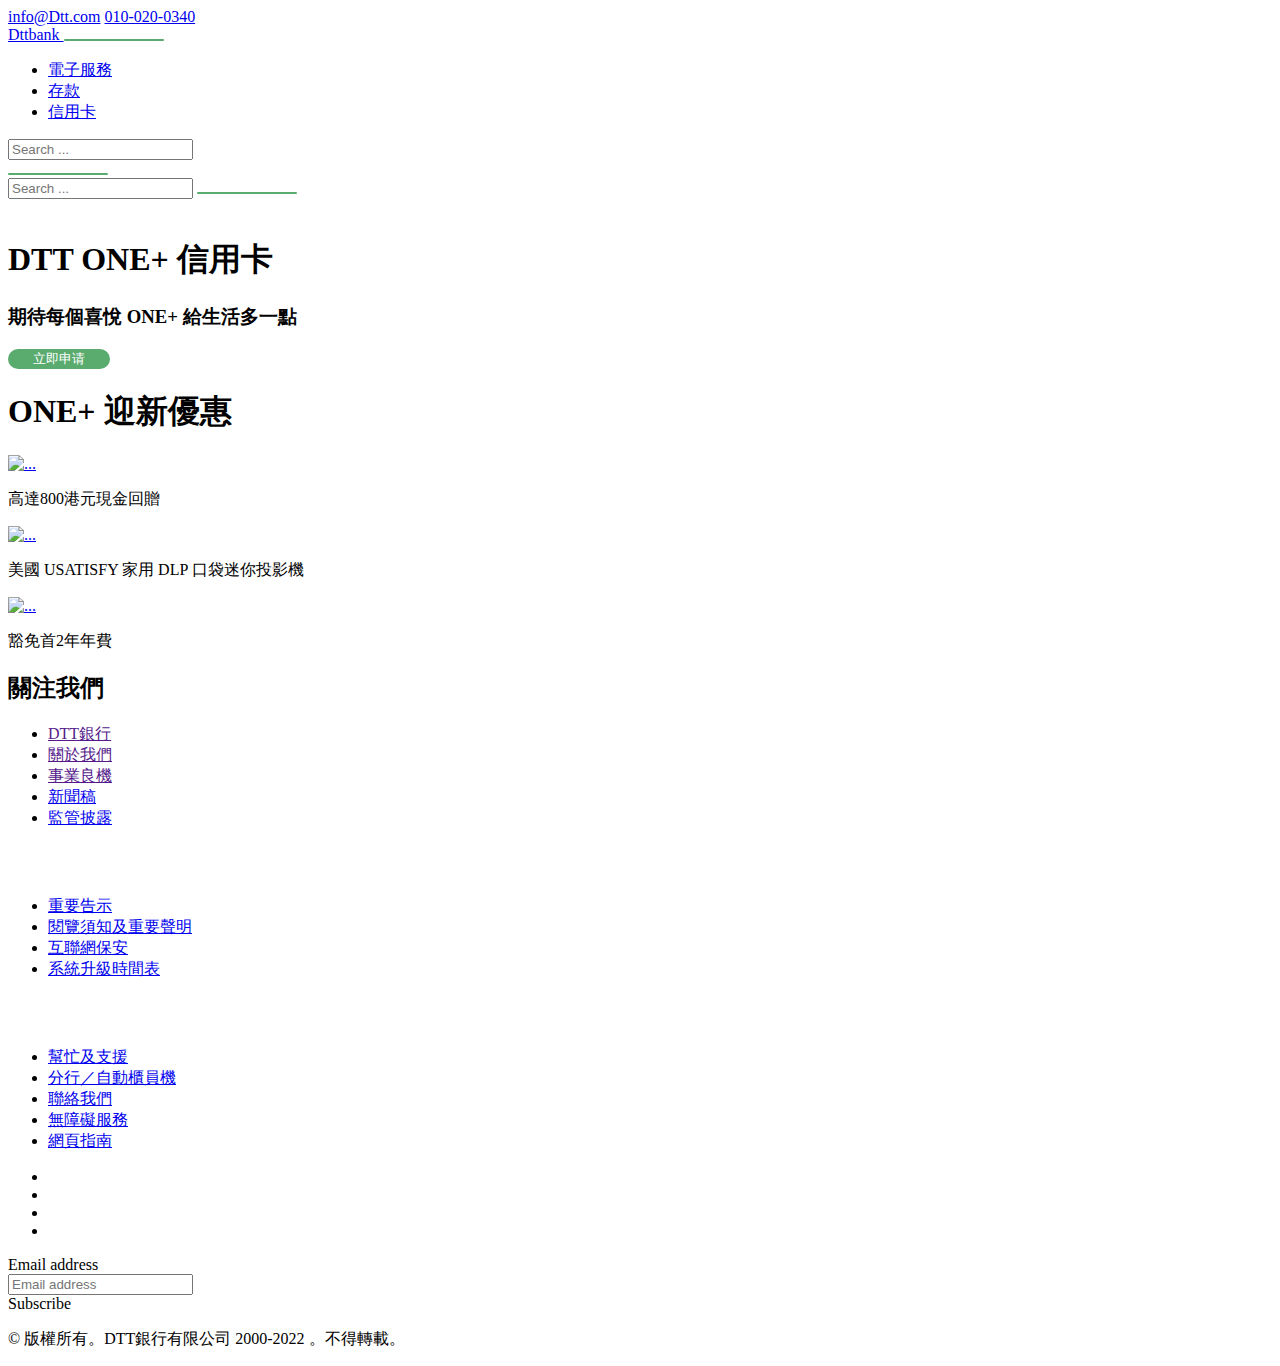
==== AddonCard.html @ 756ddd8e "Add files via upload" ====
<!DOCTYPE html>
<html lang="en">

<head>
    <title>AddonCard</title>
    <meta charset="utf-8">
    <meta name="viewport" content="width=device-width, initial-scale=1">

    <link rel="apple-touch-icon" href="static/image/icon-bank.png">
    <link rel="shortcut icon" type="image/x-icon" href="static/image/icon-bank.ico">

    <link rel="stylesheet" href="static/css/bootstrap.min.css">
    <link rel="stylesheet" href="static/css/templatemo.css">
    <link rel="stylesheet" href="static/css/custom.css">

    <!-- Load fonts style after rendering the layout styles -->
    <link rel="stylesheet" href="static/css/css2.css">
    <link rel="stylesheet" href="static/css/fontawesome.min.css">
    <style>
        button{
            display: inline-block;
            width: auto;
            min-width: 100px;
            padding-right: 25px;
            padding-left: 25px;
            text-align: center;
            text-decoration: none;
            color: #fff;
            border: 0;
            border-radius: 2rem;
            outline: 0;
            background: #59ab6e;
        }
    </style>
</head>

<body>
    <!-- Start Top Nav -->
    <nav class="navbar navbar-expand-lg bg-dark navbar-light d-none d-lg-block" id="templatemo_nav_top">
        <div class="container text-light">
            <div class="w-100 d-flex justify-content-between">
                <div>
                    <i class="fa fa-envelope mx-2"></i>
                    <a class="navbar-sm-brand text-light text-decoration-none" href="mailto:info@company.com">info@Dtt.com</a>
                    <i class="fa fa-phone mx-2"></i>
                    <a class="navbar-sm-brand text-light text-decoration-none" href="tel:010-020-0340">010-020-0340</a>
                </div>
                <div>
                    <a class="text-light" href="javascript:;" target="_blank" rel="sponsored"><i class="fab fa-facebook-f fa-sm fa-fw me-2"></i></a>
                    <a class="text-light" href="javascript:;" target="_blank"><i class="fab fa-instagram fa-sm fa-fw me-2"></i></a>
                    <a class="text-light" href="javascript:;" target="_blank"><i class="fab fa-twitter fa-sm fa-fw me-2"></i></a>
                    <a class="text-light" href="javascript:;" target="_blank"><i class="fab fa-linkedin fa-sm fa-fw"></i></a>
                </div>
            </div>
        </div>
    </nav>
    <!-- Close Top Nav -->


    <!-- Header -->
    <nav class="navbar navbar-expand-lg navbar-light shadow">
        <div class="container d-flex justify-content-between align-items-center">

            <a class="navbar-brand text-success logo h1 align-self-center" href="index.html">
                Dttbank
            </a>

            <button class="navbar-toggler border-0" type="button" data-bs-toggle="collapse" data-bs-target="#templatemo_main_nav" aria-controls="navbarSupportedContent" aria-expanded="false" aria-label="Toggle navigation">
                <span class="navbar-toggler-icon"></span>
            </button>

            <div class="align-self-center collapse navbar-collapse flex-fill  d-lg-flex justify-content-lg-between" id="templatemo_main_nav">
                <div class="flex-fill">
                    <ul class="nav navbar-nav d-flex justify-content-between mx-lg-auto">
                        <li class="nav-item">
                            <a class="nav-link" href="Digital.html">電子服務</a>
                        </li>
                        <li class="nav-item">
                            <a class="nav-link" href="Deposit.html">存款</a>
                        </li>
                        <li class="nav-item">
                            <a class="nav-link" href="CreditCard.html">信用卡</a>
                        </li>
                    </ul>
                </div>
                <div class="navbar align-self-center d-flex">
                    <div class="d-lg-none flex-sm-fill mt-3 mb-4 col-7 col-sm-auto pr-3">
                        <div class="input-group">
                            <input type="text" class="form-control" id="inputMobileSearch" placeholder="Search ...">
                            <div class="input-group-text">
                                <i class="fa fa-fw fa-search"></i>
                            </div>
                        </div>
                    </div>
                    <a class="nav-icon d-none d-lg-inline" href="#" data-bs-toggle="modal" data-bs-target="#templatemo_search">
                        <i class="fa fa-fw fa-search text-dark mr-2"></i>
                    </a>

                    <a class="nav-icon position-relative text-decoration-none" href="#">
                        <i class="fa fa-fw fa-user text-dark mr-3"></i>
                        <!--span class="position-absolute top-0 left-100 translate-middle badge rounded-pill bg-light text-dark">+99</span>-->
                    </a>
                </div>
            </div>

        </div>
    </nav>
    <!-- Close Header -->

    <!-- Modal -->
    <div class="modal fade bg-white" id="templatemo_search" tabindex="-1" role="dialog" aria-labelledby="exampleModalLabel" aria-hidden="true">
        <div class="modal-dialog modal-lg" role="document">
            <div class="w-100 pt-1 mb-5 text-right">
                <button type="button" class="btn-close" data-bs-dismiss="modal" aria-label="Close"></button>
            </div>
            <form action="" method="get" class="modal-content modal-body border-0 p-0">
                <div class="input-group mb-2">
                    <input type="text" class="form-control" id="inputModalSearch" name="q" placeholder="Search ...">
                    <button type="submit" class="input-group-text bg-success text-light">
                        <i class="fa fa-fw fa-search text-white"></i>
                    </button>
                </div>
            </form>
        </div>
    </div>



    <!-- Start Banner Hero -->

        <div class="carousel-inner">
            <div class="carousel-item active">
                <div class="container">
                    <div class="row p-5">
                        <div class="mx-auto col-md-8 col-lg-6 order-lg-first">
                            <img class="img-fluid" src="static/picture/cc_top_onecard_tc.jpg" alt="">
                        </div>
                        <div class="col-lg-6 mb-0 d-flex align-items-center">
                            <div class="text-align-left align-self-center">
                                <h1 class="h1 text-success"><b>DTT ONE+ 信用卡</b></h1>
                                <h3 class="h2">期待每個喜悅 ONE+ 給生活多一點</h3>
                                <a href="CreditCardForm.html" target="_blank"><button>立即申请</button></a>
                            </div>
                        </div>
                    </div>
                </div>
            </div>
        </div>
 
    <!-- End Banner Hero -->


   


    <!-- Start Featured Product -->
    <section class="bg-light">
        <div class="container py-5">
            <div class="row text-center py-3">
                <div class="col-lg-6 m-auto">
                    <h1 class="h1">ONE+ 迎新優惠</h1>
                </div>
            </div>
            <div class="row">
                <div class="col-12 col-md-4 mb-4">
                    <div class="card h-80">
                        <a href="#">
                            <img src="static/picture/cc_offer1_rebate_tc.jpg" class="card-img-top" alt="...">
                        </a>
                        <div class="card-body">
                            <p class="card-text">高達800港元現金回贈</p>
                        </div>
                    </div>
                </div>
                <div class="col-12 col-md-4 mb-4">
                    <div class="card h-80">
                        <a href="#">
                            <img src="static/picture/cc_offer2_usatisfy.jpg" class="card-img-top" alt="...">
                        </a>
                        <div class="card-body">
                            <p class="card-text">美國 USATISFY 家用 DLP 口袋迷你投影機</p>
                        </div>
                    </div>
                </div>
                <div class="col-12 col-md-4 mb-4">
                    <div class="card h-80">
                        <a href="#">
                            <img src="static/picture/cc_offer4_waiver_tc.jpg" class="card-img-top" alt="...">
                        </a>
                        <div class="card-body">
                            <p class="card-text">豁免首2年年費</p>
                        </div>
                    </div>
                </div>
            </div>
        </div>
    </section>
    <!-- End Featured Product -->


    <!-- Start Footer -->
    <footer class="bg-dark" id="tempaltemo_footer">
        <div class="container">
            <div class="row">

                <div class="col-md-4 pt-5">
                    <h2 class="h2 text-success border-bottom pb-3 border-light logo">關注我們</h2>
                    <ul class="list-unstyled text-light footer-link-list">
                        <li><a class="text-decoration-none" href="">DTT銀行</a></li>
                        <li><a class="text-decoration-none" href="">關於我們</a></li>
                        <li><a class="text-decoration-none" href="">事業良機</a></li>
                        <li><a class="text-decoration-none" href="#">新聞稿</a></li>
                        <li><a class="text-decoration-none" href="#">監管披露</a></li>
                    </ul>
                </div>

                <div class="col-md-4 pt-5">
                    <h2 class="h2 text-light border-bottom pb-3 border-light">&nbsp;</h2>
                    <ul class="list-unstyled text-light footer-link-list">
                        <li><a class="text-decoration-none" href="#">重要告示</a></li>
                        <li><a class="text-decoration-none" href="#">閱覽須知及重要聲明</a></li>
                        <li><a class="text-decoration-none" href="#">互聯網保安</a></li>
                        <li><a class="text-decoration-none" href="#">系統升級時間表</a></li>

                    </ul>
                </div>

                <div class="col-md-4 pt-5">
                    <h2 class="h2 text-light border-bottom pb-3 border-light">&nbsp;</h2>
                    <ul class="list-unstyled text-light footer-link-list">
                        <li><a class="text-decoration-none" href="#">幫忙及支援</a></li>
                        <li><a class="text-decoration-none" href="#">分行／自動櫃員機</a></li>
                        <li><a class="text-decoration-none" href="#">聯絡我們</a></li>
                        <li><a class="text-decoration-none" href="#">無障礙服務</a></li>
                        <li><a class="text-decoration-none" href="#">網頁指南</a></li>
                    </ul>
                </div>

            </div>

            <div class="row text-light mb-4">
                <div class="col-12 mb-3">
                    <div class="w-100 my-3 border-top border-light"></div>
                </div>
                <div class="col-auto me-auto">
                    <ul class="list-inline text-left footer-icons">
                        <li class="list-inline-item border border-light rounded-circle text-center">
                            <a class="text-light text-decoration-none" target="_blank" href="javascript:;"><i class="fab fa-facebook-f fa-lg fa-fw"></i></a>
                        </li>
                        <li class="list-inline-item border border-light rounded-circle text-center">
                            <a class="text-light text-decoration-none" target="_blank" href="javascript:;"><i class="fab fa-instagram fa-lg fa-fw"></i></a>
                        </li>
                        <li class="list-inline-item border border-light rounded-circle text-center">
                            <a class="text-light text-decoration-none" target="_blank" href="javascript:;"><i class="fab fa-twitter fa-lg fa-fw"></i></a>
                        </li>
                        <li class="list-inline-item border border-light rounded-circle text-center">
                            <a class="text-light text-decoration-none" target="_blank" href="javascript:;"><i class="fab fa-linkedin fa-lg fa-fw"></i></a>
                        </li>
                    </ul>
                </div>
                <div class="col-auto">
                    <label class="sr-only" for="subscribeEmail">Email address</label>
                    <div class="input-group mb-2">
                        <input type="text" class="form-control bg-dark border-light" id="subscribeEmail" placeholder="Email address">
                        <div class="input-group-text btn-success text-light">Subscribe</div>
                    </div>
                </div>
            </div>
        </div>

        <div class="w-100 bg-black py-3">
            <div class="container">
                <div class="row pt-2">
                    <div class="col-12">
                        <p class="text-left text-light">
                            &copy; 版權所有。DTT銀行有限公司 2000-2022 。不得轉載。</a>
                            
                        </p>
                    </div>
                </div>
            </div>
        </div>

    </footer>
    <!-- End Footer -->

    <!-- Start Script -->
    <script type="text/javascript" src="//cdn.evgnet.com/beacon/partnerdeloittechina/dttbank/scripts/evergage.min.js"></script>

    <script src="static/js/jquery-1.11.0.min.js"></script>
    <script src="static/js/jquery-migrate-1.2.1.min.js"></script>
    <script src="static/js/bootstrap.bundle.min.js"></script>
    <script src="static/js/templatemo.js"></script>
    <script src="static/js/custom.js"></script>
    <!-- End Script -->
</body>

</html>
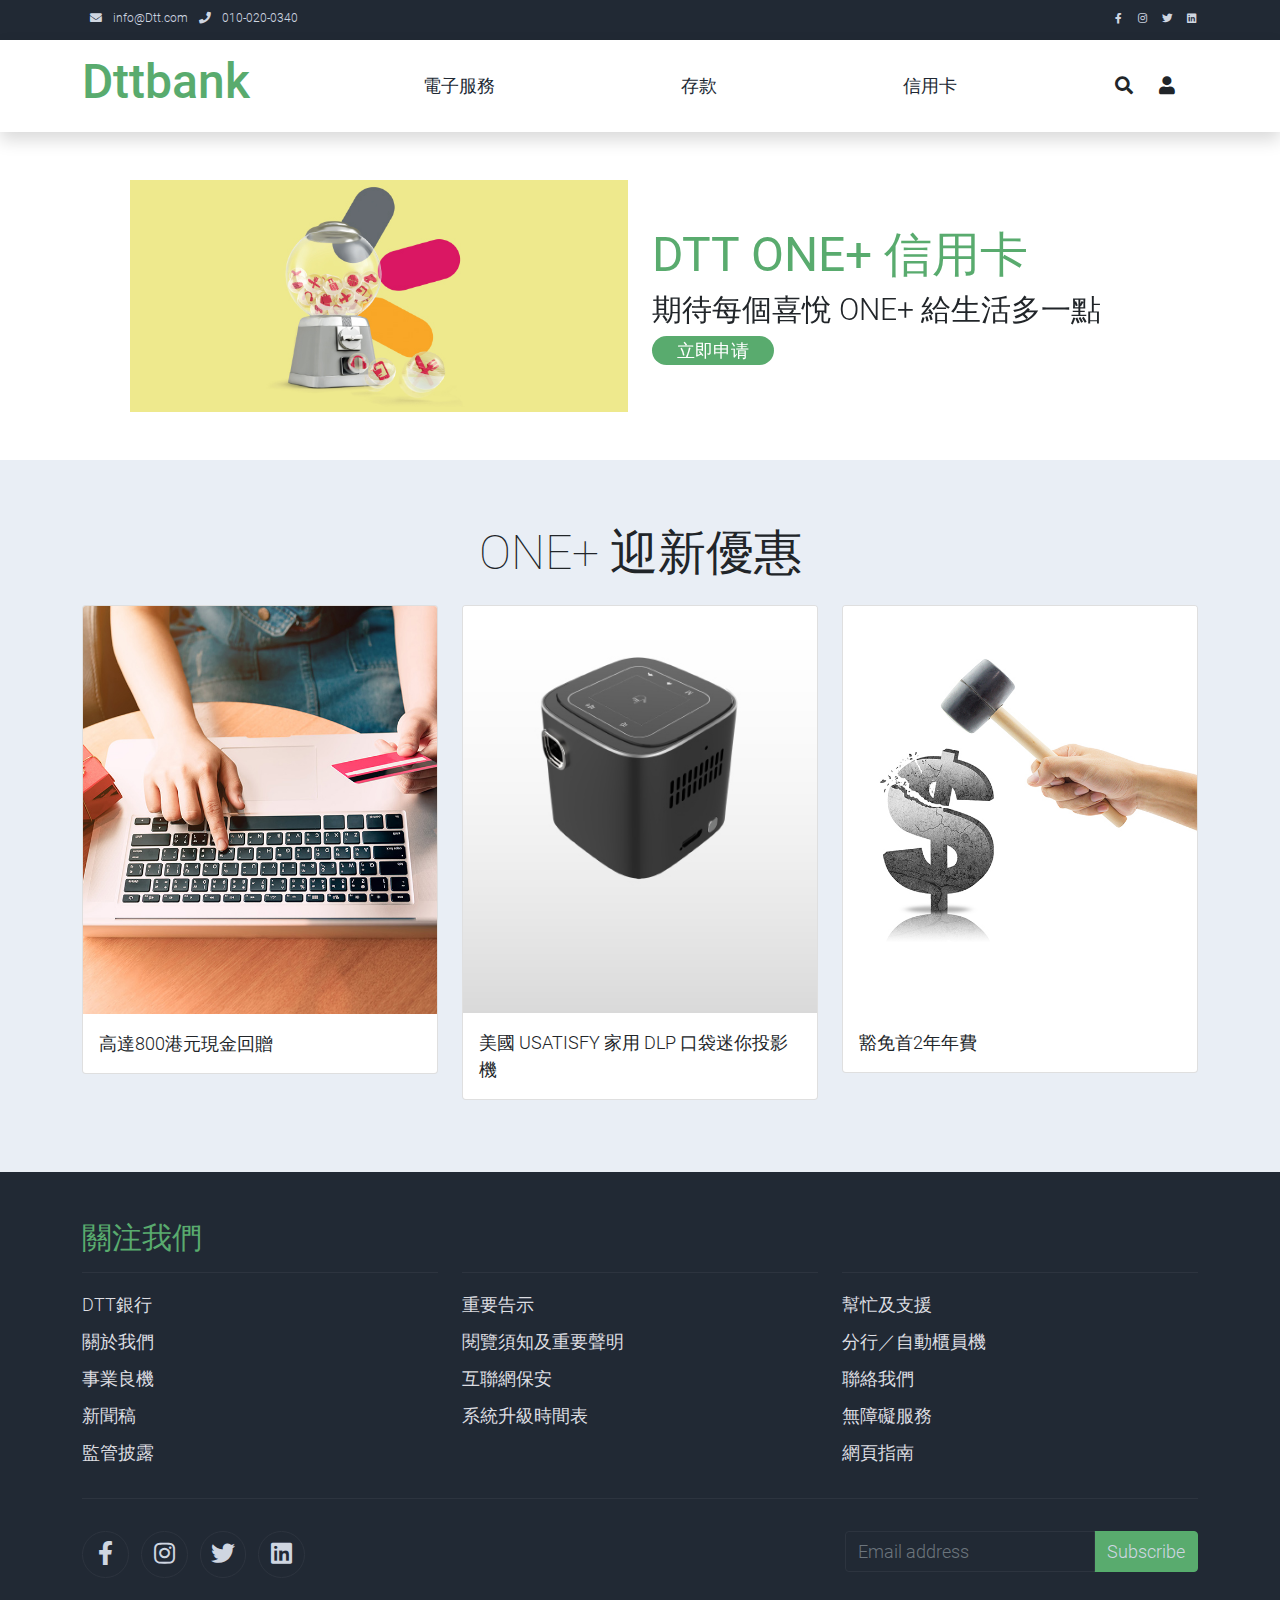
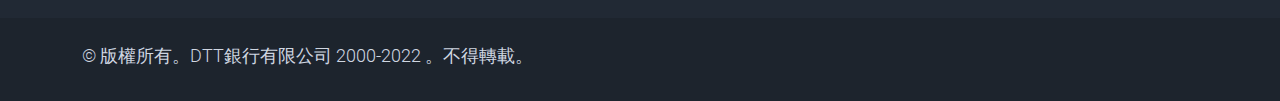
==== commit bcf6891c: "Add files via upload" ====
--- a/AddonCard.html
+++ b/AddonCard.html
@@ -1,298 +1,298 @@
-<!DOCTYPE html>
-<html lang="en">
-
-<head>
-    <title>AddonCard</title>
-    <meta charset="utf-8">
-    <meta name="viewport" content="width=device-width, initial-scale=1">
-
-    <link rel="apple-touch-icon" href="static/image/icon-bank.png">
-    <link rel="shortcut icon" type="image/x-icon" href="static/image/icon-bank.ico">
-
-    <link rel="stylesheet" href="static/css/bootstrap.min.css">
-    <link rel="stylesheet" href="static/css/templatemo.css">
-    <link rel="stylesheet" href="static/css/custom.css">
-
-    <!-- Load fonts style after rendering the layout styles -->
-    <link rel="stylesheet" href="static/css/css2.css">
-    <link rel="stylesheet" href="static/css/fontawesome.min.css">
-    <style>
-        button{
-            display: inline-block;
-            width: auto;
-            min-width: 100px;
-            padding-right: 25px;
-            padding-left: 25px;
-            text-align: center;
-            text-decoration: none;
-            color: #fff;
-            border: 0;
-            border-radius: 2rem;
-            outline: 0;
-            background: #59ab6e;
-        }
-    </style>
-</head>
-
-<body>
-    <!-- Start Top Nav -->
-    <nav class="navbar navbar-expand-lg bg-dark navbar-light d-none d-lg-block" id="templatemo_nav_top">
-        <div class="container text-light">
-            <div class="w-100 d-flex justify-content-between">
-                <div>
-                    <i class="fa fa-envelope mx-2"></i>
-                    <a class="navbar-sm-brand text-light text-decoration-none" href="mailto:info@company.com">info@Dtt.com</a>
-                    <i class="fa fa-phone mx-2"></i>
-                    <a class="navbar-sm-brand text-light text-decoration-none" href="tel:010-020-0340">010-020-0340</a>
-                </div>
-                <div>
-                    <a class="text-light" href="javascript:;" target="_blank" rel="sponsored"><i class="fab fa-facebook-f fa-sm fa-fw me-2"></i></a>
-                    <a class="text-light" href="javascript:;" target="_blank"><i class="fab fa-instagram fa-sm fa-fw me-2"></i></a>
-                    <a class="text-light" href="javascript:;" target="_blank"><i class="fab fa-twitter fa-sm fa-fw me-2"></i></a>
-                    <a class="text-light" href="javascript:;" target="_blank"><i class="fab fa-linkedin fa-sm fa-fw"></i></a>
-                </div>
-            </div>
-        </div>
-    </nav>
-    <!-- Close Top Nav -->
-
-
-    <!-- Header -->
-    <nav class="navbar navbar-expand-lg navbar-light shadow">
-        <div class="container d-flex justify-content-between align-items-center">
-
-            <a class="navbar-brand text-success logo h1 align-self-center" href="index.html">
-                Dttbank
-            </a>
-
-            <button class="navbar-toggler border-0" type="button" data-bs-toggle="collapse" data-bs-target="#templatemo_main_nav" aria-controls="navbarSupportedContent" aria-expanded="false" aria-label="Toggle navigation">
-                <span class="navbar-toggler-icon"></span>
-            </button>
-
-            <div class="align-self-center collapse navbar-collapse flex-fill  d-lg-flex justify-content-lg-between" id="templatemo_main_nav">
-                <div class="flex-fill">
-                    <ul class="nav navbar-nav d-flex justify-content-between mx-lg-auto">
-                        <li class="nav-item">
-                            <a class="nav-link" href="Digital.html">電子服務</a>
-                        </li>
-                        <li class="nav-item">
-                            <a class="nav-link" href="Deposit.html">存款</a>
-                        </li>
-                        <li class="nav-item">
-                            <a class="nav-link" href="CreditCard.html">信用卡</a>
-                        </li>
-                    </ul>
-                </div>
-                <div class="navbar align-self-center d-flex">
-                    <div class="d-lg-none flex-sm-fill mt-3 mb-4 col-7 col-sm-auto pr-3">
-                        <div class="input-group">
-                            <input type="text" class="form-control" id="inputMobileSearch" placeholder="Search ...">
-                            <div class="input-group-text">
-                                <i class="fa fa-fw fa-search"></i>
-                            </div>
-                        </div>
-                    </div>
-                    <a class="nav-icon d-none d-lg-inline" href="#" data-bs-toggle="modal" data-bs-target="#templatemo_search">
-                        <i class="fa fa-fw fa-search text-dark mr-2"></i>
-                    </a>
-
-                    <a class="nav-icon position-relative text-decoration-none" href="#">
-                        <i class="fa fa-fw fa-user text-dark mr-3"></i>
-                        <!--span class="position-absolute top-0 left-100 translate-middle badge rounded-pill bg-light text-dark">+99</span>-->
-                    </a>
-                </div>
-            </div>
-
-        </div>
-    </nav>
-    <!-- Close Header -->
-
-    <!-- Modal -->
-    <div class="modal fade bg-white" id="templatemo_search" tabindex="-1" role="dialog" aria-labelledby="exampleModalLabel" aria-hidden="true">
-        <div class="modal-dialog modal-lg" role="document">
-            <div class="w-100 pt-1 mb-5 text-right">
-                <button type="button" class="btn-close" data-bs-dismiss="modal" aria-label="Close"></button>
-            </div>
-            <form action="" method="get" class="modal-content modal-body border-0 p-0">
-                <div class="input-group mb-2">
-                    <input type="text" class="form-control" id="inputModalSearch" name="q" placeholder="Search ...">
-                    <button type="submit" class="input-group-text bg-success text-light">
-                        <i class="fa fa-fw fa-search text-white"></i>
-                    </button>
-                </div>
-            </form>
-        </div>
-    </div>
-
-
-
-    <!-- Start Banner Hero -->
-
-        <div class="carousel-inner">
-            <div class="carousel-item active">
-                <div class="container">
-                    <div class="row p-5">
-                        <div class="mx-auto col-md-8 col-lg-6 order-lg-first">
-                            <img class="img-fluid" src="static/picture/cc_top_onecard_tc.jpg" alt="">
-                        </div>
-                        <div class="col-lg-6 mb-0 d-flex align-items-center">
-                            <div class="text-align-left align-self-center">
-                                <h1 class="h1 text-success"><b>DTT ONE+ 信用卡</b></h1>
-                                <h3 class="h2">期待每個喜悅 ONE+ 給生活多一點</h3>
-                                <a href="CreditCardForm.html" target="_blank"><button>立即申请</button></a>
-                            </div>
-                        </div>
-                    </div>
-                </div>
-            </div>
-        </div>
- 
-    <!-- End Banner Hero -->
-
-
-   
-
-
-    <!-- Start Featured Product -->
-    <section class="bg-light">
-        <div class="container py-5">
-            <div class="row text-center py-3">
-                <div class="col-lg-6 m-auto">
-                    <h1 class="h1">ONE+ 迎新優惠</h1>
-                </div>
-            </div>
-            <div class="row">
-                <div class="col-12 col-md-4 mb-4">
-                    <div class="card h-80">
-                        <a href="#">
-                            <img src="static/picture/cc_offer1_rebate_tc.jpg" class="card-img-top" alt="...">
-                        </a>
-                        <div class="card-body">
-                            <p class="card-text">高達800港元現金回贈</p>
-                        </div>
-                    </div>
-                </div>
-                <div class="col-12 col-md-4 mb-4">
-                    <div class="card h-80">
-                        <a href="#">
-                            <img src="static/picture/cc_offer2_usatisfy.jpg" class="card-img-top" alt="...">
-                        </a>
-                        <div class="card-body">
-                            <p class="card-text">美國 USATISFY 家用 DLP 口袋迷你投影機</p>
-                        </div>
-                    </div>
-                </div>
-                <div class="col-12 col-md-4 mb-4">
-                    <div class="card h-80">
-                        <a href="#">
-                            <img src="static/picture/cc_offer4_waiver_tc.jpg" class="card-img-top" alt="...">
-                        </a>
-                        <div class="card-body">
-                            <p class="card-text">豁免首2年年費</p>
-                        </div>
-                    </div>
-                </div>
-            </div>
-        </div>
-    </section>
-    <!-- End Featured Product -->
-
-
-    <!-- Start Footer -->
-    <footer class="bg-dark" id="tempaltemo_footer">
-        <div class="container">
-            <div class="row">
-
-                <div class="col-md-4 pt-5">
-                    <h2 class="h2 text-success border-bottom pb-3 border-light logo">關注我們</h2>
-                    <ul class="list-unstyled text-light footer-link-list">
-                        <li><a class="text-decoration-none" href="">DTT銀行</a></li>
-                        <li><a class="text-decoration-none" href="">關於我們</a></li>
-                        <li><a class="text-decoration-none" href="">事業良機</a></li>
-                        <li><a class="text-decoration-none" href="#">新聞稿</a></li>
-                        <li><a class="text-decoration-none" href="#">監管披露</a></li>
-                    </ul>
-                </div>
-
-                <div class="col-md-4 pt-5">
-                    <h2 class="h2 text-light border-bottom pb-3 border-light">&nbsp;</h2>
-                    <ul class="list-unstyled text-light footer-link-list">
-                        <li><a class="text-decoration-none" href="#">重要告示</a></li>
-                        <li><a class="text-decoration-none" href="#">閱覽須知及重要聲明</a></li>
-                        <li><a class="text-decoration-none" href="#">互聯網保安</a></li>
-                        <li><a class="text-decoration-none" href="#">系統升級時間表</a></li>
-
-                    </ul>
-                </div>
-
-                <div class="col-md-4 pt-5">
-                    <h2 class="h2 text-light border-bottom pb-3 border-light">&nbsp;</h2>
-                    <ul class="list-unstyled text-light footer-link-list">
-                        <li><a class="text-decoration-none" href="#">幫忙及支援</a></li>
-                        <li><a class="text-decoration-none" href="#">分行／自動櫃員機</a></li>
-                        <li><a class="text-decoration-none" href="#">聯絡我們</a></li>
-                        <li><a class="text-decoration-none" href="#">無障礙服務</a></li>
-                        <li><a class="text-decoration-none" href="#">網頁指南</a></li>
-                    </ul>
-                </div>
-
-            </div>
-
-            <div class="row text-light mb-4">
-                <div class="col-12 mb-3">
-                    <div class="w-100 my-3 border-top border-light"></div>
-                </div>
-                <div class="col-auto me-auto">
-                    <ul class="list-inline text-left footer-icons">
-                        <li class="list-inline-item border border-light rounded-circle text-center">
-                            <a class="text-light text-decoration-none" target="_blank" href="javascript:;"><i class="fab fa-facebook-f fa-lg fa-fw"></i></a>
-                        </li>
-                        <li class="list-inline-item border border-light rounded-circle text-center">
-                            <a class="text-light text-decoration-none" target="_blank" href="javascript:;"><i class="fab fa-instagram fa-lg fa-fw"></i></a>
-                        </li>
-                        <li class="list-inline-item border border-light rounded-circle text-center">
-                            <a class="text-light text-decoration-none" target="_blank" href="javascript:;"><i class="fab fa-twitter fa-lg fa-fw"></i></a>
-                        </li>
-                        <li class="list-inline-item border border-light rounded-circle text-center">
-                            <a class="text-light text-decoration-none" target="_blank" href="javascript:;"><i class="fab fa-linkedin fa-lg fa-fw"></i></a>
-                        </li>
-                    </ul>
-                </div>
-                <div class="col-auto">
-                    <label class="sr-only" for="subscribeEmail">Email address</label>
-                    <div class="input-group mb-2">
-                        <input type="text" class="form-control bg-dark border-light" id="subscribeEmail" placeholder="Email address">
-                        <div class="input-group-text btn-success text-light">Subscribe</div>
-                    </div>
-                </div>
-            </div>
-        </div>
-
-        <div class="w-100 bg-black py-3">
-            <div class="container">
-                <div class="row pt-2">
-                    <div class="col-12">
-                        <p class="text-left text-light">
-                            &copy; 版權所有。DTT銀行有限公司 2000-2022 。不得轉載。</a>
-                            
-                        </p>
-                    </div>
-                </div>
-            </div>
-        </div>
-
-    </footer>
-    <!-- End Footer -->
-
-    <!-- Start Script -->
-    <script type="text/javascript" src="//cdn.evgnet.com/beacon/partnerdeloittechina/dttbank/scripts/evergage.min.js"></script>
-
-    <script src="static/js/jquery-1.11.0.min.js"></script>
-    <script src="static/js/jquery-migrate-1.2.1.min.js"></script>
-    <script src="static/js/bootstrap.bundle.min.js"></script>
-    <script src="static/js/templatemo.js"></script>
-    <script src="static/js/custom.js"></script>
-    <!-- End Script -->
-</body>
-
+<!DOCTYPE html>
+<html lang="en">
+
+<head>
+    <title>AddonCard</title>
+    <meta charset="utf-8">
+    <meta name="viewport" content="width=device-width, initial-scale=1">
+
+    <link rel="apple-touch-icon" href="static/image/icon-bank.png">
+    <link rel="shortcut icon" type="image/x-icon" href="static/image/icon-bank.ico">
+
+    <link rel="stylesheet" href="static/css/bootstrap.min.css">
+    <link rel="stylesheet" href="static/css/templatemo.css">
+    <link rel="stylesheet" href="static/css/custom.css">
+
+    <!-- Load fonts style after rendering the layout styles -->
+    <link rel="stylesheet" href="static/css/css2.css">
+    <link rel="stylesheet" href="static/css/fontawesome.min.css">
+    <style>
+        button{
+            display: inline-block;
+            width: auto;
+            min-width: 100px;
+            padding-right: 25px;
+            padding-left: 25px;
+            text-align: center;
+            text-decoration: none;
+            color: #fff;
+            border: 0;
+            border-radius: 2rem;
+            outline: 0;
+            background: #59ab6e;
+        }
+    </style>
+</head>
+
+<body>
+    <!-- Start Top Nav -->
+    <nav class="navbar navbar-expand-lg bg-dark navbar-light d-none d-lg-block" id="templatemo_nav_top">
+        <div class="container text-light">
+            <div class="w-100 d-flex justify-content-between">
+                <div>
+                    <i class="fa fa-envelope mx-2"></i>
+                    <a class="navbar-sm-brand text-light text-decoration-none" href="mailto:info@company.com">info@Dtt.com</a>
+                    <i class="fa fa-phone mx-2"></i>
+                    <a class="navbar-sm-brand text-light text-decoration-none" href="tel:010-020-0340">010-020-0340</a>
+                </div>
+                <div>
+                    <a class="text-light" href="javascript:;" target="_blank" rel="sponsored"><i class="fab fa-facebook-f fa-sm fa-fw me-2"></i></a>
+                    <a class="text-light" href="javascript:;" target="_blank"><i class="fab fa-instagram fa-sm fa-fw me-2"></i></a>
+                    <a class="text-light" href="javascript:;" target="_blank"><i class="fab fa-twitter fa-sm fa-fw me-2"></i></a>
+                    <a class="text-light" href="javascript:;" target="_blank"><i class="fab fa-linkedin fa-sm fa-fw"></i></a>
+                </div>
+            </div>
+        </div>
+    </nav>
+    <!-- Close Top Nav -->
+
+
+    <!-- Header -->
+    <nav class="navbar navbar-expand-lg navbar-light shadow">
+        <div class="container d-flex justify-content-between align-items-center">
+
+            <a class="navbar-brand text-success logo h1 align-self-center" href="index.html">
+                Dttbank
+            </a>
+
+            <button class="navbar-toggler border-0" type="button" data-bs-toggle="collapse" data-bs-target="#templatemo_main_nav" aria-controls="navbarSupportedContent" aria-expanded="false" aria-label="Toggle navigation">
+                <span class="navbar-toggler-icon"></span>
+            </button>
+
+            <div class="align-self-center collapse navbar-collapse flex-fill  d-lg-flex justify-content-lg-between" id="templatemo_main_nav">
+                <div class="flex-fill">
+                    <ul class="nav navbar-nav d-flex justify-content-between mx-lg-auto">
+                        <li class="nav-item">
+                            <a class="nav-link" href="Digital.html">電子服務</a>
+                        </li>
+                        <li class="nav-item">
+                            <a class="nav-link" href="Deposit.html">存款</a>
+                        </li>
+                        <li class="nav-item">
+                            <a class="nav-link" href="CreditCard.html">信用卡</a>
+                        </li>
+                    </ul>
+                </div>
+                <div class="navbar align-self-center d-flex">
+                    <div class="d-lg-none flex-sm-fill mt-3 mb-4 col-7 col-sm-auto pr-3">
+                        <div class="input-group">
+                            <input type="text" class="form-control" id="inputMobileSearch" placeholder="Search ...">
+                            <div class="input-group-text">
+                                <i class="fa fa-fw fa-search"></i>
+                            </div>
+                        </div>
+                    </div>
+                    <a class="nav-icon d-none d-lg-inline" href="#" data-bs-toggle="modal" data-bs-target="#templatemo_search">
+                        <i class="fa fa-fw fa-search text-dark mr-2"></i>
+                    </a>
+
+                    <a class="nav-icon position-relative text-decoration-none" href="#">
+                        <i class="fa fa-fw fa-user text-dark mr-3"></i>
+                        <!--span class="position-absolute top-0 left-100 translate-middle badge rounded-pill bg-light text-dark">+99</span>-->
+                    </a>
+                </div>
+            </div>
+
+        </div>
+    </nav>
+    <!-- Close Header -->
+
+    <!-- Modal -->
+    <div class="modal fade bg-white" id="templatemo_search" tabindex="-1" role="dialog" aria-labelledby="exampleModalLabel" aria-hidden="true">
+        <div class="modal-dialog modal-lg" role="document">
+            <div class="w-100 pt-1 mb-5 text-right">
+                <button type="button" class="btn-close" data-bs-dismiss="modal" aria-label="Close"></button>
+            </div>
+            <form action="" method="get" class="modal-content modal-body border-0 p-0">
+                <div class="input-group mb-2">
+                    <input type="text" class="form-control" id="inputModalSearch" name="q" placeholder="Search ...">
+                    <button type="submit" class="input-group-text bg-success text-light">
+                        <i class="fa fa-fw fa-search text-white"></i>
+                    </button>
+                </div>
+            </form>
+        </div>
+    </div>
+
+
+
+    <!-- Start Banner Hero -->
+
+        <div class="carousel-inner">
+            <div class="carousel-item active">
+                <div class="container">
+                    <div class="row p-5">
+                        <div class="mx-auto col-md-8 col-lg-6 order-lg-first">
+                            <img class="img-fluid" src="static/picture/cc_top_onecard_tc.jpg" alt="">
+                        </div>
+                        <div class="col-lg-6 mb-0 d-flex align-items-center">
+                            <div class="text-align-left align-self-center">
+                                <h1 class="h1 text-success"><b>DTT ONE+ 信用卡</b></h1>
+                                <h3 class="h2">期待每個喜悅 ONE+ 給生活多一點</h3>
+                                <a href="CreditCardForm.html" target="_blank"><button>立即申请</button></a>
+                            </div>
+                        </div>
+                    </div>
+                </div>
+            </div>
+        </div>
+ 
+    <!-- End Banner Hero -->
+
+
+   
+
+
+    <!-- Start Featured Product -->
+    <section class="bg-light">
+        <div class="container py-5">
+            <div class="row text-center py-3">
+                <div class="col-lg-6 m-auto">
+                    <h1 class="h1">ONE+ 迎新優惠</h1>
+                </div>
+            </div>
+            <div class="row">
+                <div class="col-12 col-md-4 mb-4">
+                    <div class="card h-80">
+                        <a href="#">
+                            <img src="static/picture/cc_offer1_rebate_tc.jpg" class="card-img-top" alt="...">
+                        </a>
+                        <div class="card-body">
+                            <p class="card-text">高達800港元現金回贈</p>
+                        </div>
+                    </div>
+                </div>
+                <div class="col-12 col-md-4 mb-4">
+                    <div class="card h-80">
+                        <a href="#">
+                            <img src="static/picture/cc_offer2_usatisfy.jpg" class="card-img-top" alt="...">
+                        </a>
+                        <div class="card-body">
+                            <p class="card-text">美國 USATISFY 家用 DLP 口袋迷你投影機</p>
+                        </div>
+                    </div>
+                </div>
+                <div class="col-12 col-md-4 mb-4">
+                    <div class="card h-80">
+                        <a href="#">
+                            <img src="static/picture/cc_offer4_waiver_tc.jpg" class="card-img-top" alt="...">
+                        </a>
+                        <div class="card-body">
+                            <p class="card-text">豁免首2年年費</p>
+                        </div>
+                    </div>
+                </div>
+            </div>
+        </div>
+    </section>
+    <!-- End Featured Product -->
+
+
+    <!-- Start Footer -->
+    <footer class="bg-dark" id="tempaltemo_footer">
+        <div class="container">
+            <div class="row">
+
+                <div class="col-md-4 pt-5">
+                    <h2 class="h2 text-success border-bottom pb-3 border-light logo">關注我們</h2>
+                    <ul class="list-unstyled text-light footer-link-list">
+                        <li><a class="text-decoration-none" href="">DTT銀行</a></li>
+                        <li><a class="text-decoration-none" href="">關於我們</a></li>
+                        <li><a class="text-decoration-none" href="">事業良機</a></li>
+                        <li><a class="text-decoration-none" href="#">新聞稿</a></li>
+                        <li><a class="text-decoration-none" href="#">監管披露</a></li>
+                    </ul>
+                </div>
+
+                <div class="col-md-4 pt-5">
+                    <h2 class="h2 text-light border-bottom pb-3 border-light">&nbsp;</h2>
+                    <ul class="list-unstyled text-light footer-link-list">
+                        <li><a class="text-decoration-none" href="#">重要告示</a></li>
+                        <li><a class="text-decoration-none" href="#">閱覽須知及重要聲明</a></li>
+                        <li><a class="text-decoration-none" href="#">互聯網保安</a></li>
+                        <li><a class="text-decoration-none" href="#">系統升級時間表</a></li>
+
+                    </ul>
+                </div>
+
+                <div class="col-md-4 pt-5">
+                    <h2 class="h2 text-light border-bottom pb-3 border-light">&nbsp;</h2>
+                    <ul class="list-unstyled text-light footer-link-list">
+                        <li><a class="text-decoration-none" href="#">幫忙及支援</a></li>
+                        <li><a class="text-decoration-none" href="#">分行／自動櫃員機</a></li>
+                        <li><a class="text-decoration-none" href="#">聯絡我們</a></li>
+                        <li><a class="text-decoration-none" href="#">無障礙服務</a></li>
+                        <li><a class="text-decoration-none" href="#">網頁指南</a></li>
+                    </ul>
+                </div>
+
+            </div>
+
+            <div class="row text-light mb-4">
+                <div class="col-12 mb-3">
+                    <div class="w-100 my-3 border-top border-light"></div>
+                </div>
+                <div class="col-auto me-auto">
+                    <ul class="list-inline text-left footer-icons">
+                        <li class="list-inline-item border border-light rounded-circle text-center">
+                            <a class="text-light text-decoration-none" target="_blank" href="javascript:;"><i class="fab fa-facebook-f fa-lg fa-fw"></i></a>
+                        </li>
+                        <li class="list-inline-item border border-light rounded-circle text-center">
+                            <a class="text-light text-decoration-none" target="_blank" href="javascript:;"><i class="fab fa-instagram fa-lg fa-fw"></i></a>
+                        </li>
+                        <li class="list-inline-item border border-light rounded-circle text-center">
+                            <a class="text-light text-decoration-none" target="_blank" href="javascript:;"><i class="fab fa-twitter fa-lg fa-fw"></i></a>
+                        </li>
+                        <li class="list-inline-item border border-light rounded-circle text-center">
+                            <a class="text-light text-decoration-none" target="_blank" href="javascript:;"><i class="fab fa-linkedin fa-lg fa-fw"></i></a>
+                        </li>
+                    </ul>
+                </div>
+                <div class="col-auto">
+                    <label class="sr-only" for="subscribeEmail">Email address</label>
+                    <div class="input-group mb-2">
+                        <input type="text" class="form-control bg-dark border-light" id="subscribeEmail" placeholder="Email address">
+                        <div class="input-group-text btn-success text-light">Subscribe</div>
+                    </div>
+                </div>
+            </div>
+        </div>
+
+        <div class="w-100 bg-black py-3">
+            <div class="container">
+                <div class="row pt-2">
+                    <div class="col-12">
+                        <p class="text-left text-light">
+                            &copy; 版權所有。DTT銀行有限公司 2000-2022 。不得轉載。</a>
+                            
+                        </p>
+                    </div>
+                </div>
+            </div>
+        </div>
+
+    </footer>
+    <!-- End Footer -->
+
+    <!-- Start Script -->
+    <script type="text/javascript" src="//cdn.evgnet.com/beacon/partnerdeloittechina/dttbank/scripts/evergage.min.js"></script>
+
+    <script src="static/js/jquery-1.11.0.min.js"></script>
+    <script src="static/js/jquery-migrate-1.2.1.min.js"></script>
+    <script src="static/js/bootstrap.bundle.min.js"></script>
+    <script src="static/js/templatemo.js"></script>
+    <script src="static/js/custom.js"></script>
+    <!-- End Script -->
+</body>
+
 </html>--- a/static/css/templatemo.css
+++ b/static/css/templatemo.css
@@ -0,0 +1,191 @@
+/*
+
+TemplateMo 559 Zay Shop
+
+https://templatemo.com/tm-559-zay-shop
+
+---------------------------------------------
+Table of contents
+------------------------------------------------
+1. Typography
+2. General
+3. Nav
+4. Hero Carousel
+5. Accordion
+6. Shop
+7. Product
+8. Carousel Hero
+9. Carousel Brand
+10. Services
+11. Contact map
+12. Footer
+13. Small devices (landscape phones, 576px and up)
+14. Medium devices (tablets, 768px and up)
+15. Large devices (desktops, 992px and up)
+16. Extra large devices (large desktops, 1200px and up)
+--------------------------------------------- */
+
+
+
+
+/* Typography */
+body, ul, li, p, a, label, input, div {
+  font-family: 'Roboto', sans-serif;
+  font-size: 18px !important;
+  font-weight: 300 !important;
+}
+.h1 {
+  font-family: 'Roboto', sans-serif;
+  font-size: 48px !important;
+  font-weight: 200 !important;
+}
+.h2 {
+  font-family: 'Roboto', sans-serif;
+  font-size: 30px !important;
+  font-weight: 300;
+}
+.h3 {
+  font-family: 'Roboto', sans-serif;
+  font-size: 22px !important;
+}
+/* General */
+.logo { font-weight: 500 !important;}
+.text-warning {  color: #ede861 !important;}
+.text-muted { color: #bcbcbc !important;}
+.text-success { color: #59ab6e !important;}
+.text-light { color: #cfd6e1 !important;}
+.bg-dark { background-color: #212934 !important;}
+.bg-light { background-color: #e9eef5 !important;}
+.bg-black { background-color: #1d242d !important;}
+.bg-success { background-color: #59ab6e !important;}
+.btn-success {
+  background-color: #59ab6e !important;
+  border-color: #56ae6c !important;
+}
+.pagination .page-link:hover {color: #000;}
+.pagination .page-link:hover, .pagination .page-link.active {
+  background-color: #69bb7e;
+  color: #fff;
+}
+/* Nav */
+#templatemo_nav_top { min-height: 40px;}
+#templatemo_nav_top * { font-size: .9em !important;}
+#templatemo_main_nav a { color: #212934;}
+#templatemo_main_nav a:hover { color: #69bb7e;}
+#templatemo_main_nav .navbar .nav-icon { margin-right: 20px;}
+
+/* Hero Carousel */
+#template-mo-zay-hero-carousel { background: #efefef !important;}
+/* Accordion */
+.templatemo-accordion a { color: #000;}
+.templatemo-accordion a:hover { color: #333d4a;}
+/* Shop */
+.shop-top-menu a:hover { color: #69bb7e !important;}
+/* Product */
+.product-wap { box-shadow: 0px 5px 10px 0px rgba(0, 0, 0, 0.10);}
+.product-wap .product-color-dot.color-dot-red { background:#f71515;}
+.product-wap .product-color-dot.color-dot-blue { background:#6db4fe;}
+.product-wap .product-color-dot.color-dot-black { background:#000000;}
+.product-wap .product-color-dot.color-dot-light { background:#e0e0e0;}
+.product-wap .product-color-dot.color-dot-green { background:#0bff7e;}
+.card.product-wap .card .product-overlay {
+  background: rgba(0,0,0,.2);
+  visibility: hidden;
+  opacity: 0;
+  transition: .3s;
+}
+.card.product-wap:hover .card .product-overlay {
+  visibility: visible;
+  opacity: 1;
+}
+.card.product-wap a { color: #000;}
+#carousel-related-product .slick-slide:focus { outline: none !important;}
+#carousel-related-product .slick-dots li button:before {
+  font-size: 15px;
+  margin-top: 20px;
+}
+/* Brand */
+.brand-img {
+  filter: grayscale(100%);
+  opacity: 0.5;
+  transition: .5s;
+}
+.brand-img:hover {
+  filter: grayscale(0%);
+  opacity: 1;
+}
+/* Carousel Hero */
+#template-mo-zay-hero-carousel .carousel-indicators li {
+  margin-top: -50px;
+  background-color: #59ab6e;
+}
+#template-mo-zay-hero-carousel .carousel-control-next i,
+#template-mo-zay-hero-carousel .carousel-control-prev i {
+  color: #59ab6e !important;
+  font-size: 2.8em !important;
+}
+/* Carousel Brand */
+.tempaltemo-carousel .h1 {
+  font-size: .5em !important;
+  color: #000 !important;
+}
+/* Services */
+.services-icon-wap {transition: .3s;}
+.services-icon-wap:hover, .services-icon-wap:hover i {color: #fff;}
+.services-icon-wap:hover {background: #69bb7e;}
+/* Contact map */
+.leaflet-control a, .leaflet-control { font-size: 10px !important;}
+.form-control { border: 1px solid #e8e8e8;}
+/* Footer */
+#tempaltemo_footer a { color: #dcdde1;}
+#tempaltemo_footer a:hover { color: #68bb7d;}
+#tempaltemo_footer ul.footer-link-list li { padding-top: 10px;}
+#tempaltemo_footer ul.footer-icons li {
+  width: 2.6em;
+  height: 2.6em;
+  line-height: 2.6em;
+}
+#tempaltemo_footer ul.footer-icons li:hover {
+  background-color: #cfd6e1;
+  transition: .5s;
+}
+#tempaltemo_footer ul.footer-icons li:hover i {
+  color: #212934;
+  transition: .5s;
+}
+#tempaltemo_footer .border-light { border-color: #2d343f !important;}
+/*
+// Extra small devices (portrait phones, less than 576px)
+// No media query since this is the default in Bootstrap
+*/
+/* Small devices (landscape phones, 576px and up)*/
+.product-wap .h3, .product-wap li, .product-wap i, .product-wap p {
+  font-size: 12px !important;
+}
+.product-wap .product-color-dot {
+  width: 6px;
+  height: 6px;
+}
+
+@media (min-width: 576px) {
+  .tempaltemo-carousel .h1 { font-size: 1em !important;}
+}
+
+/*// Medium devices (tablets, 768px and up)*/
+@media (min-width: 768px) {
+  #templatemo_main_nav .navbar-nav {max-width: 450px;}
+ }
+
+/* Large devices (desktops, 992px and up)*/
+@media (min-width: 992px) {
+  #templatemo_main_nav .navbar-nav {max-width: 550px;}
+  #template-mo-zay-hero-carousel .carousel-item {min-height: 30rem !important;}
+  .product-wap .h3, .product-wap li, .product-wap i, .product-wap p {font-size: 18px !important;}
+  .product-wap .product-color-dot {
+    width: 12px;
+    height: 12px;
+  }
+}
+
+/* Extra large devices (large desktops, 1200px and up)*/
+@media (min-width: 1200px) {}
--- a/static/css/custom.css
+++ b/static/css/custom.css
@@ -0,0 +1,3 @@
+/*
+Custom Css
+*/
--- a/static/css/css2.css
+++ b/static/css/css2.css
@@ -0,0 +1,378 @@
+/* cyrillic-ext */
+@font-face {
+  font-family: 'Roboto';
+  font-style: normal;
+  font-weight: 100;
+  font-display: swap;
+  src: url(../font/KFOkCnqEu92Fr1MmgVxFIzIFKw.woff2) format('woff2');
+  unicode-range: U+0460-052F, U+1C80-1C88, U+20B4, U+2DE0-2DFF, U+A640-A69F, U+FE2E-FE2F;
+}
+/* cyrillic */
+@font-face {
+  font-family: 'Roboto';
+  font-style: normal;
+  font-weight: 100;
+  font-display: swap;
+  src: url(../font/KFOkCnqEu92Fr1MmgVxMIzIFKw.woff2) format('woff2');
+  unicode-range: U+0301, U+0400-045F, U+0490-0491, U+04B0-04B1, U+2116;
+}
+/* greek-ext */
+@font-face {
+  font-family: 'Roboto';
+  font-style: normal;
+  font-weight: 100;
+  font-display: swap;
+  src: url(../font/KFOkCnqEu92Fr1MmgVxEIzIFKw.woff2) format('woff2');
+  unicode-range: U+1F00-1FFF;
+}
+/* greek */
+@font-face {
+  font-family: 'Roboto';
+  font-style: normal;
+  font-weight: 100;
+  font-display: swap;
+  src: url(../font/KFOkCnqEu92Fr1MmgVxLIzIFKw.woff2) format('woff2');
+  unicode-range: U+0370-03FF;
+}
+/* vietnamese */
+@font-face {
+  font-family: 'Roboto';
+  font-style: normal;
+  font-weight: 100;
+  font-display: swap;
+  src: url(../font/KFOkCnqEu92Fr1MmgVxHIzIFKw.woff2) format('woff2');
+  unicode-range: U+0102-0103, U+0110-0111, U+0128-0129, U+0168-0169, U+01A0-01A1, U+01AF-01B0, U+1EA0-1EF9, U+20AB;
+}
+/* latin-ext */
+@font-face {
+  font-family: 'Roboto';
+  font-style: normal;
+  font-weight: 100;
+  font-display: swap;
+  src: url(../font/KFOkCnqEu92Fr1MmgVxGIzIFKw.woff2) format('woff2');
+  unicode-range: U+0100-024F, U+0259, U+1E00-1EFF, U+2020, U+20A0-20AB, U+20AD-20CF, U+2113, U+2C60-2C7F, U+A720-A7FF;
+}
+/* latin */
+@font-face {
+  font-family: 'Roboto';
+  font-style: normal;
+  font-weight: 100;
+  font-display: swap;
+  src: url(../font/KFOkCnqEu92Fr1MmgVxIIzI.woff2) format('woff2');
+  unicode-range: U+0000-00FF, U+0131, U+0152-0153, U+02BB-02BC, U+02C6, U+02DA, U+02DC, U+2000-206F, U+2074, U+20AC, U+2122, U+2191, U+2193, U+2212, U+2215, U+FEFF, U+FFFD;
+}
+/* cyrillic-ext */
+@font-face {
+  font-family: 'Roboto';
+  font-style: normal;
+  font-weight: 300;
+  font-display: swap;
+  src: url(../font/KFOlCnqEu92Fr1MmSU5fCRc4EsA.woff2) format('woff2');
+  unicode-range: U+0460-052F, U+1C80-1C88, U+20B4, U+2DE0-2DFF, U+A640-A69F, U+FE2E-FE2F;
+}
+/* cyrillic */
+@font-face {
+  font-family: 'Roboto';
+  font-style: normal;
+  font-weight: 300;
+  font-display: swap;
+  src: url(../font/KFOlCnqEu92Fr1MmSU5fABc4EsA.woff2) format('woff2');
+  unicode-range: U+0301, U+0400-045F, U+0490-0491, U+04B0-04B1, U+2116;
+}
+/* greek-ext */
+@font-face {
+  font-family: 'Roboto';
+  font-style: normal;
+  font-weight: 300;
+  font-display: swap;
+  src: url(../font/KFOlCnqEu92Fr1MmSU5fCBc4EsA.woff2) format('woff2');
+  unicode-range: U+1F00-1FFF;
+}
+/* greek */
+@font-face {
+  font-family: 'Roboto';
+  font-style: normal;
+  font-weight: 300;
+  font-display: swap;
+  src: url(../font/KFOlCnqEu92Fr1MmSU5fBxc4EsA.woff2) format('woff2');
+  unicode-range: U+0370-03FF;
+}
+/* vietnamese */
+@font-face {
+  font-family: 'Roboto';
+  font-style: normal;
+  font-weight: 300;
+  font-display: swap;
+  src: url(../font/KFOlCnqEu92Fr1MmSU5fCxc4EsA.woff2) format('woff2');
+  unicode-range: U+0102-0103, U+0110-0111, U+0128-0129, U+0168-0169, U+01A0-01A1, U+01AF-01B0, U+1EA0-1EF9, U+20AB;
+}
+/* latin-ext */
+@font-face {
+  font-family: 'Roboto';
+  font-style: normal;
+  font-weight: 300;
+  font-display: swap;
+  src: url(../font/KFOlCnqEu92Fr1MmSU5fChc4EsA.woff2) format('woff2');
+  unicode-range: U+0100-024F, U+0259, U+1E00-1EFF, U+2020, U+20A0-20AB, U+20AD-20CF, U+2113, U+2C60-2C7F, U+A720-A7FF;
+}
+/* latin */
+@font-face {
+  font-family: 'Roboto';
+  font-style: normal;
+  font-weight: 300;
+  font-display: swap;
+  src: url(../font/KFOlCnqEu92Fr1MmSU5fBBc4.woff2) format('woff2');
+  unicode-range: U+0000-00FF, U+0131, U+0152-0153, U+02BB-02BC, U+02C6, U+02DA, U+02DC, U+2000-206F, U+2074, U+20AC, U+2122, U+2191, U+2193, U+2212, U+2215, U+FEFF, U+FFFD;
+}
+/* cyrillic-ext */
+@font-face {
+  font-family: 'Roboto';
+  font-style: normal;
+  font-weight: 400;
+  font-display: swap;
+  src: url(../font/KFOmCnqEu92Fr1Mu72xKOzY.woff2) format('woff2');
+  unicode-range: U+0460-052F, U+1C80-1C88, U+20B4, U+2DE0-2DFF, U+A640-A69F, U+FE2E-FE2F;
+}
+/* cyrillic */
+@font-face {
+  font-family: 'Roboto';
+  font-style: normal;
+  font-weight: 400;
+  font-display: swap;
+  src: url(../font/KFOmCnqEu92Fr1Mu5mxKOzY.woff2) format('woff2');
+  unicode-range: U+0301, U+0400-045F, U+0490-0491, U+04B0-04B1, U+2116;
+}
+/* greek-ext */
+@font-face {
+  font-family: 'Roboto';
+  font-style: normal;
+  font-weight: 400;
+  font-display: swap;
+  src: url(../font/KFOmCnqEu92Fr1Mu7mxKOzY.woff2) format('woff2');
+  unicode-range: U+1F00-1FFF;
+}
+/* greek */
+@font-face {
+  font-family: 'Roboto';
+  font-style: normal;
+  font-weight: 400;
+  font-display: swap;
+  src: url(../font/KFOmCnqEu92Fr1Mu4WxKOzY.woff2) format('woff2');
+  unicode-range: U+0370-03FF;
+}
+/* vietnamese */
+@font-face {
+  font-family: 'Roboto';
+  font-style: normal;
+  font-weight: 400;
+  font-display: swap;
+  src: url(../font/KFOmCnqEu92Fr1Mu7WxKOzY.woff2) format('woff2');
+  unicode-range: U+0102-0103, U+0110-0111, U+0128-0129, U+0168-0169, U+01A0-01A1, U+01AF-01B0, U+1EA0-1EF9, U+20AB;
+}
+/* latin-ext */
+@font-face {
+  font-family: 'Roboto';
+  font-style: normal;
+  font-weight: 400;
+  font-display: swap;
+  src: url(../font/KFOmCnqEu92Fr1Mu7GxKOzY.woff2) format('woff2');
+  unicode-range: U+0100-024F, U+0259, U+1E00-1EFF, U+2020, U+20A0-20AB, U+20AD-20CF, U+2113, U+2C60-2C7F, U+A720-A7FF;
+}
+/* latin */
+@font-face {
+  font-family: 'Roboto';
+  font-style: normal;
+  font-weight: 400;
+  font-display: swap;
+  src: url(../font/KFOmCnqEu92Fr1Mu4mxK.woff2) format('woff2');
+  unicode-range: U+0000-00FF, U+0131, U+0152-0153, U+02BB-02BC, U+02C6, U+02DA, U+02DC, U+2000-206F, U+2074, U+20AC, U+2122, U+2191, U+2193, U+2212, U+2215, U+FEFF, U+FFFD;
+}
+/* cyrillic-ext */
+@font-face {
+  font-family: 'Roboto';
+  font-style: normal;
+  font-weight: 500;
+  font-display: swap;
+  src: url(../font/KFOlCnqEu92Fr1MmEU9fCRc4EsA.woff2) format('woff2');
+  unicode-range: U+0460-052F, U+1C80-1C88, U+20B4, U+2DE0-2DFF, U+A640-A69F, U+FE2E-FE2F;
+}
+/* cyrillic */
+@font-face {
+  font-family: 'Roboto';
+  font-style: normal;
+  font-weight: 500;
+  font-display: swap;
+  src: url(../font/KFOlCnqEu92Fr1MmEU9fABc4EsA.woff2) format('woff2');
+  unicode-range: U+0301, U+0400-045F, U+0490-0491, U+04B0-04B1, U+2116;
+}
+/* greek-ext */
+@font-face {
+  font-family: 'Roboto';
+  font-style: normal;
+  font-weight: 500;
+  font-display: swap;
+  src: url(../font/KFOlCnqEu92Fr1MmEU9fCBc4EsA.woff2) format('woff2');
+  unicode-range: U+1F00-1FFF;
+}
+/* greek */
+@font-face {
+  font-family: 'Roboto';
+  font-style: normal;
+  font-weight: 500;
+  font-display: swap;
+  src: url(../font/KFOlCnqEu92Fr1MmEU9fBxc4EsA.woff2) format('woff2');
+  unicode-range: U+0370-03FF;
+}
+/* vietnamese */
+@font-face {
+  font-family: 'Roboto';
+  font-style: normal;
+  font-weight: 500;
+  font-display: swap;
+  src: url(../font/KFOlCnqEu92Fr1MmEU9fCxc4EsA.woff2) format('woff2');
+  unicode-range: U+0102-0103, U+0110-0111, U+0128-0129, U+0168-0169, U+01A0-01A1, U+01AF-01B0, U+1EA0-1EF9, U+20AB;
+}
+/* latin-ext */
+@font-face {
+  font-family: 'Roboto';
+  font-style: normal;
+  font-weight: 500;
+  font-display: swap;
+  src: url(../font/KFOlCnqEu92Fr1MmEU9fChc4EsA.woff2) format('woff2');
+  unicode-range: U+0100-024F, U+0259, U+1E00-1EFF, U+2020, U+20A0-20AB, U+20AD-20CF, U+2113, U+2C60-2C7F, U+A720-A7FF;
+}
+/* latin */
+@font-face {
+  font-family: 'Roboto';
+  font-style: normal;
+  font-weight: 500;
+  font-display: swap;
+  src: url(../font/KFOlCnqEu92Fr1MmEU9fBBc4.woff2) format('woff2');
+  unicode-range: U+0000-00FF, U+0131, U+0152-0153, U+02BB-02BC, U+02C6, U+02DA, U+02DC, U+2000-206F, U+2074, U+20AC, U+2122, U+2191, U+2193, U+2212, U+2215, U+FEFF, U+FFFD;
+}
+/* cyrillic-ext */
+@font-face {
+  font-family: 'Roboto';
+  font-style: normal;
+  font-weight: 700;
+  font-display: swap;
+  src: url(../font/KFOlCnqEu92Fr1MmWUlfCRc4EsA.woff2) format('woff2');
+  unicode-range: U+0460-052F, U+1C80-1C88, U+20B4, U+2DE0-2DFF, U+A640-A69F, U+FE2E-FE2F;
+}
+/* cyrillic */
+@font-face {
+  font-family: 'Roboto';
+  font-style: normal;
+  font-weight: 700;
+  font-display: swap;
+  src: url(../font/KFOlCnqEu92Fr1MmWUlfABc4EsA.woff2) format('woff2');
+  unicode-range: U+0301, U+0400-045F, U+0490-0491, U+04B0-04B1, U+2116;
+}
+/* greek-ext */
+@font-face {
+  font-family: 'Roboto';
+  font-style: normal;
+  font-weight: 700;
+  font-display: swap;
+  src: url(../font/KFOlCnqEu92Fr1MmWUlfCBc4EsA.woff2) format('woff2');
+  unicode-range: U+1F00-1FFF;
+}
+/* greek */
+@font-face {
+  font-family: 'Roboto';
+  font-style: normal;
+  font-weight: 700;
+  font-display: swap;
+  src: url(../font/KFOlCnqEu92Fr1MmWUlfBxc4EsA.woff2) format('woff2');
+  unicode-range: U+0370-03FF;
+}
+/* vietnamese */
+@font-face {
+  font-family: 'Roboto';
+  font-style: normal;
+  font-weight: 700;
+  font-display: swap;
+  src: url(../font/KFOlCnqEu92Fr1MmWUlfCxc4EsA.woff2) format('woff2');
+  unicode-range: U+0102-0103, U+0110-0111, U+0128-0129, U+0168-0169, U+01A0-01A1, U+01AF-01B0, U+1EA0-1EF9, U+20AB;
+}
+/* latin-ext */
+@font-face {
+  font-family: 'Roboto';
+  font-style: normal;
+  font-weight: 700;
+  font-display: swap;
+  src: url(../font/KFOlCnqEu92Fr1MmWUlfChc4EsA.woff2) format('woff2');
+  unicode-range: U+0100-024F, U+0259, U+1E00-1EFF, U+2020, U+20A0-20AB, U+20AD-20CF, U+2113, U+2C60-2C7F, U+A720-A7FF;
+}
+/* latin */
+@font-face {
+  font-family: 'Roboto';
+  font-style: normal;
+  font-weight: 700;
+  font-display: swap;
+  src: url(../font/KFOlCnqEu92Fr1MmWUlfBBc4.woff2) format('woff2');
+  unicode-range: U+0000-00FF, U+0131, U+0152-0153, U+02BB-02BC, U+02C6, U+02DA, U+02DC, U+2000-206F, U+2074, U+20AC, U+2122, U+2191, U+2193, U+2212, U+2215, U+FEFF, U+FFFD;
+}
+/* cyrillic-ext */
+@font-face {
+  font-family: 'Roboto';
+  font-style: normal;
+  font-weight: 900;
+  font-display: swap;
+  src: url(../font/KFOlCnqEu92Fr1MmYUtfCRc4EsA.woff2) format('woff2');
+  unicode-range: U+0460-052F, U+1C80-1C88, U+20B4, U+2DE0-2DFF, U+A640-A69F, U+FE2E-FE2F;
+}
+/* cyrillic */
+@font-face {
+  font-family: 'Roboto';
+  font-style: normal;
+  font-weight: 900;
+  font-display: swap;
+  src: url(../font/KFOlCnqEu92Fr1MmYUtfABc4EsA.woff2) format('woff2');
+  unicode-range: U+0301, U+0400-045F, U+0490-0491, U+04B0-04B1, U+2116;
+}
+/* greek-ext */
+@font-face {
+  font-family: 'Roboto';
+  font-style: normal;
+  font-weight: 900;
+  font-display: swap;
+  src: url(../font/KFOlCnqEu92Fr1MmYUtfCBc4EsA.woff2) format('woff2');
+  unicode-range: U+1F00-1FFF;
+}
+/* greek */
+@font-face {
+  font-family: 'Roboto';
+  font-style: normal;
+  font-weight: 900;
+  font-display: swap;
+  src: url(../font/KFOlCnqEu92Fr1MmYUtfBxc4EsA.woff2) format('woff2');
+  unicode-range: U+0370-03FF;
+}
+/* vietnamese */
+@font-face {
+  font-family: 'Roboto';
+  font-style: normal;
+  font-weight: 900;
+  font-display: swap;
+  src: url(../font/KFOlCnqEu92Fr1MmYUtfCxc4EsA.woff2) format('woff2');
+  unicode-range: U+0102-0103, U+0110-0111, U+0128-0129, U+0168-0169, U+01A0-01A1, U+01AF-01B0, U+1EA0-1EF9, U+20AB;
+}
+/* latin-ext */
+@font-face {
+  font-family: 'Roboto';
+  font-style: normal;
+  font-weight: 900;
+  font-display: swap;
+  src: url(../font/KFOlCnqEu92Fr1MmYUtfChc4EsA.woff2) format('woff2');
+  unicode-range: U+0100-024F, U+0259, U+1E00-1EFF, U+2020, U+20A0-20AB, U+20AD-20CF, U+2113, U+2C60-2C7F, U+A720-A7FF;
+}
+/* latin */
+@font-face {
+  font-family: 'Roboto';
+  font-style: normal;
+  font-weight: 900;
+  font-display: swap;
+  src: url(../font/KFOlCnqEu92Fr1MmYUtfBBc4.woff2) format('woff2');
+  unicode-range: U+0000-00FF, U+0131, U+0152-0153, U+02BB-02BC, U+02C6, U+02DA, U+02DC, U+2000-206F, U+2074, U+20AC, U+2122, U+2191, U+2193, U+2212, U+2215, U+FEFF, U+FFFD;
+}
